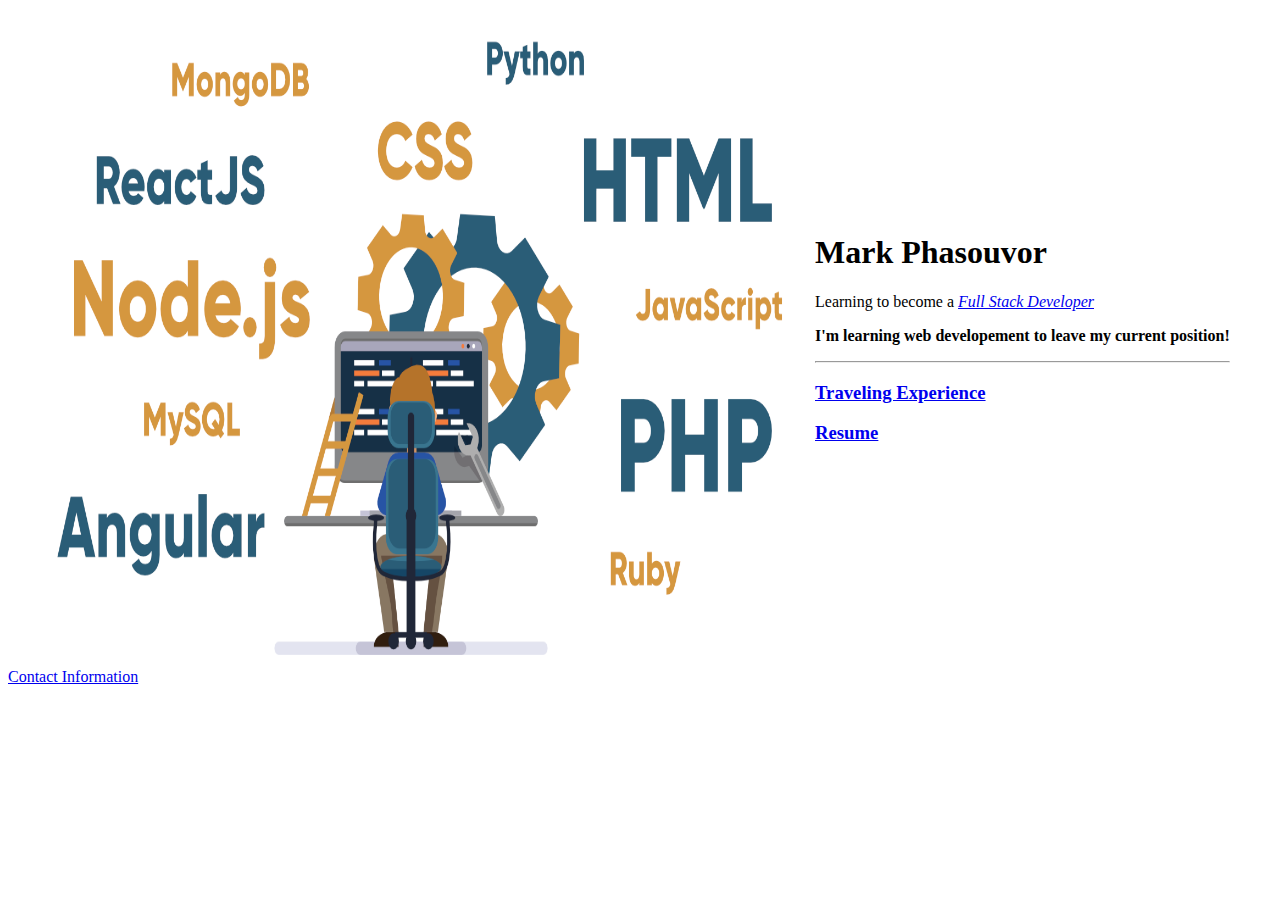
==== index.html @ ddb701d5 "Add initial cv website files" ====
<!DOCTYPE html>
<html>
<head>
  <meta charset="utf-8">
  <title>Mark's Personal Webpage</title>
</head>
<body>
<table>
  <tr>
    <td><img src="images/Full-Stack-Web-Developer.png" height="650" width="800" alt="Full Stack Developer Portrait"/></td>
    <td>  <h1>Mark Phasouvor</h1>
      <p>Learning to become a <em><a href="https://www.google.com">Full Stack Developer</a></em></p>
      <p>
        <strong>I'm learning web developement to leave my current position!</strong>
      </p>
    <hr>
    <h3><a href="pages/travel.html">Traveling Experience</a></h3>
    <h3><a href="pages/resume.html">Resume</a></h3></td>
  </tr>

</table>
<a href="pages/contact.html">Contact Information</a>
</body>

</html>
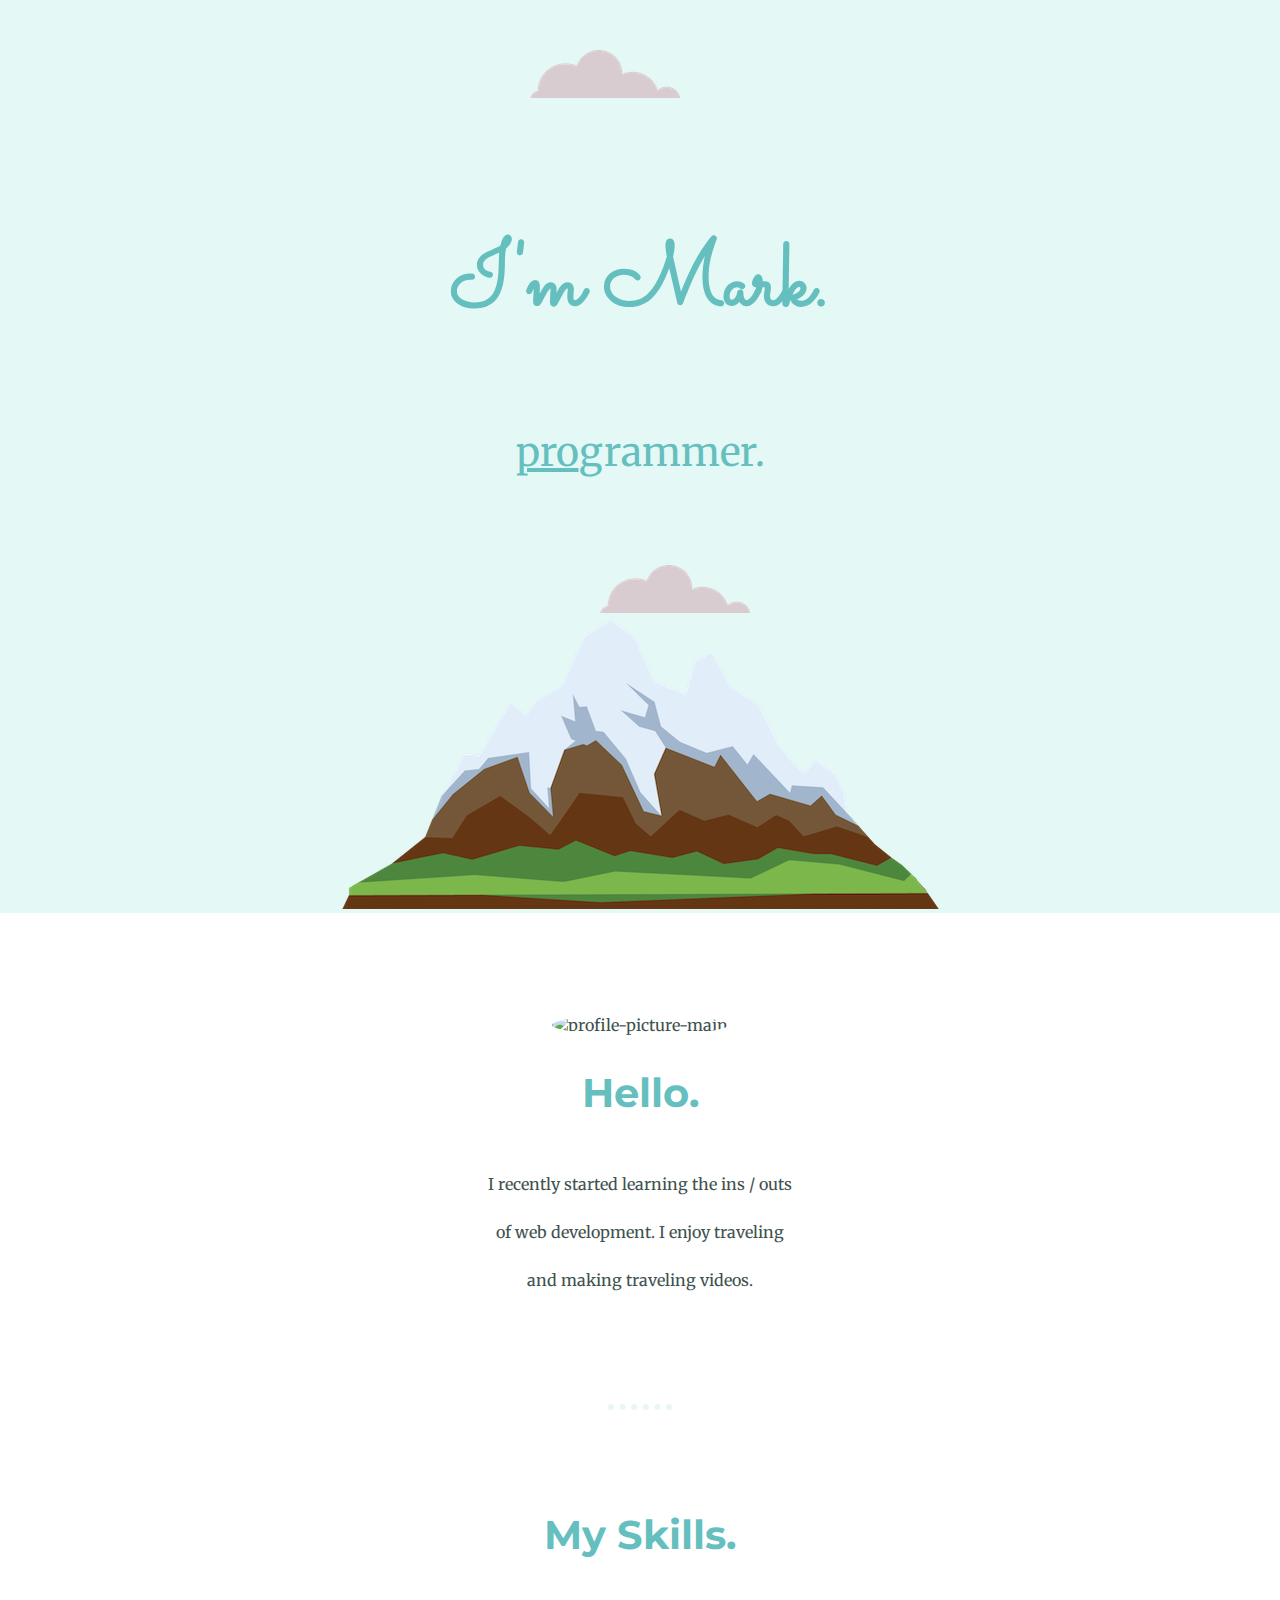
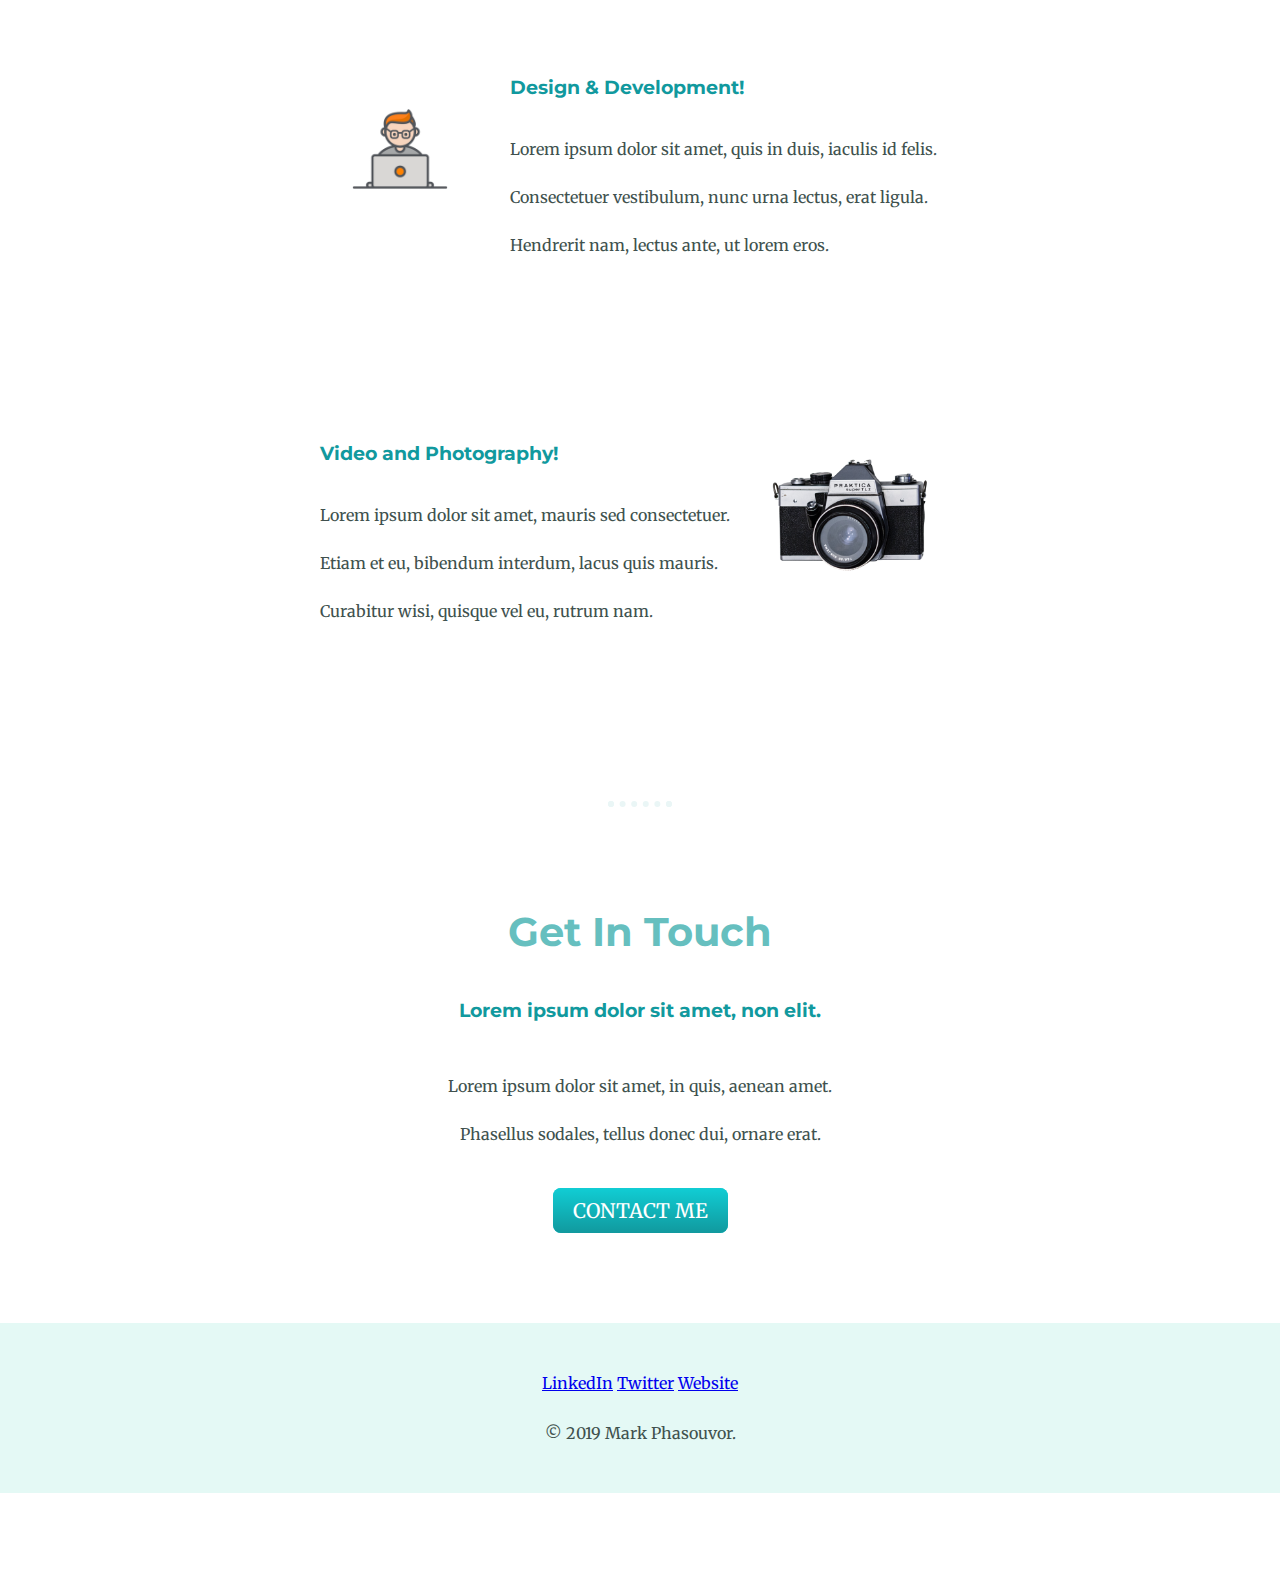
==== commit 73beac52: "new and improve cv website" ====
--- a/index.html
+++ b/index.html
@@ -1,25 +1,55 @@
 <!DOCTYPE html>
-<html>
-<head>
-  <meta charset="utf-8">
-  <title>Mark's Personal Webpage</title>
-</head>
-<body>
-<table>
-  <tr>
-    <td><img src="images/Full-Stack-Web-Developer.png" height="650" width="800" alt="Full Stack Developer Portrait"/></td>
-    <td>  <h1>Mark Phasouvor</h1>
-      <p>Learning to become a <em><a href="https://www.google.com">Full Stack Developer</a></em></p>
-      <p>
-        <strong>I'm learning web developement to leave my current position!</strong>
-      </p>
-    <hr>
-    <h3><a href="pages/travel.html">Traveling Experience</a></h3>
-    <h3><a href="pages/resume.html">Resume</a></h3></td>
-  </tr>
+<html lang="en" dir="ltr">
+  <head>
+    <meta charset="utf-8">
+    <title>Mark Phasouvor</title>
+    <link rel="stylesheet" href="css/styles.css">
+    <link rel="icon" href="favicon.ico">
+    <link href="https://fonts.googleapis.com/css?family=Merriweather|Montserrat|Sacramento&display=swap" rel="stylesheet">
+  </head>
+  <body>
 
-</table>
-<a href="pages/contact.html">Contact Information</a>
-</body>
+<div class="top-container">
+  <img class="top-cloud" src="images/cloud.png" alt="cloud-image-top">
+  <h1>I'm Mark.</h1>
+  <p class="programmer"><u>pro</u>grammer.</p>
+  <img class="bottom-cloud" src="images/cloud.png" alt="cloud-image-second-top">
+  <img src="images/mountain.png" alt="moundtain-image-top">
+</div>
 
+<div class="middle-container">
+  <div class="profile">
+    <img src="images/profile-image.png" class="avatar" alt="profile-picture-main">
+    <h2>Hello.</h2>
+    <p class = "intro">I recently started learning the ins / outs of web development. I enjoy traveling and making traveling videos.</p>
+  </div>
+  <hr>
+  <div class="skills">
+    <h2>My Skills.</h2>
+    <div class="skill-row">
+      <img class="skillimage1" src="images/csskill.png" alt="csskillimage">
+      <h3>Design & Development!</h3>
+      <p>Lorem ipsum dolor sit amet, quis in duis, iaculis id felis. Consectetuer vestibulum, nunc urna lectus, erat ligula. Hendrerit nam, lectus ante, ut lorem eros.</p>
+    </div>
+    <div class="skill-row">
+      <img class="skillcamera" src="images/camera.png" alt="camera-image">
+      <h3>Video and Photography!</h3>
+      <p>Lorem ipsum dolor sit amet, mauris sed consectetuer. Etiam et eu, bibendum interdum, lacus quis mauris. Curabitur wisi, quisque vel eu, rutrum nam.</p>
+    </div>
+  </div>
+  <hr>
+  <div class="contact-me">
+    <h2>Get In Touch</h2>
+    <h3>Lorem ipsum dolor sit amet, non elit.</h3>
+    <p class="contact-message">Lorem ipsum dolor sit amet, in quis, aenean amet. Phasellus sodales, tellus donec dui, ornare erat.</p>
+    <a class="butn" href="mailto:name@mark.phasouvor@live.com">CONTACT ME</a>
+  </div>
+
+  <div class="bottom-container">
+    <a class="footer-link" href=www.linkedin.com/in/mark-phasouvor-52398b62>LinkedIn</a>
+    <a class="footer-link" href="https://twitter.com/">Twitter</a>
+    <a class="footer-link" href="https://www.appbrewery.co/">Website</a>
+    <p>© 2019 Mark Phasouvor.</p>
+  </div>
+  </body>
 </html>
--- a/css/styles.css
+++ b/css/styles.css
@@ -0,0 +1,142 @@
+body {
+  color: #40514E;
+  margin: 0;
+  text-align: center;
+  font-family: 'Merriweather', serif;
+  font-size: 1em;
+}
+
+p {
+  line-height: 3;
+}
+
+hr {
+  border: dotted #EAF6F6 6px;
+  border-bottom: none;
+  width: 4%;
+  margin: 100px auto 100px auto;
+
+}
+
+h1 {
+  margin: 20px auto 0 auto;
+  font-family: 'Sacramento', cursive;
+  font-size: 562.5%;
+  color: #66BFBF;
+}
+
+h2 {
+  font-family: 'Montserrat', sans-serif;
+  font-size: 2.5rem;
+  font-weight: bold;
+  color: #66BFBF;
+  padding-bottom: 10px;
+}
+
+h3 {
+  font-family: 'Montserrat', sans-serif;
+    color: #11999E;;
+}
+
+.intro {
+  width: 25%;
+  margin: auto;
+}
+
+.top-container {
+  background-color: #E4F9F5;
+  position: relative;
+  padding-top: 200px;
+}
+
+.middle-container {
+  margin: 100px 0;
+}
+
+.bottom-container {
+  background-color: #E4F9F5;
+  margin: 100px 0;
+  padding: 50px 0 20px;
+
+}
+
+.programmer {
+  font-size: 2.5rem;
+  color: #66BFBF;
+  font-weight: normal;
+}
+
+.top-cloud {
+  position: absolute;
+  right: 600px;
+  top: 50px;
+}
+
+.bottom-cloud {
+  position:absolute;
+  left: 600px;
+  bottom: 300px;
+}
+
+.contact-me {
+  text-align: center;
+}
+
+.avatar {
+  vertical-align: middle;
+  width: 300px;
+  height: 300px;
+  border-radius: 50%;
+}
+
+.skill-row {
+  width: 50%;
+  margin: 100px auto 100px auto;
+  text-align: left;
+  line-height: 2;
+  padding-bottom: 50px;
+}
+
+.skillimage1 {
+  width: 25%;
+  float: left;
+  margin-right: 30px;
+}
+
+.skillcamera {
+  width: 25%;
+  float: right;
+  margin-right: 30px;
+}
+
+.contact-message {
+  width: 30%;
+  margin: 40px auto 40px auto;
+}
+
+.butn {
+  background: #11CDD4;
+  background-image: -webkit-linear-gradient(top, #11CDD4, #11999E);
+  background-image: -moz-linear-gradient(top, #11CDD4, #11999E);
+  background-image: -ms-linear-gradient(top, #11CDD4, #11999E);
+  background-image: -o-linear-gradient(top, #11CDD4, #11999E);
+  background-image: linear-gradient(to bottom, #11CDD4, #11999E);
+  -webkit-border-radius: 8;
+  -moz-border-radius: 8;
+  border-radius: 8px;
+  font-family: 'Merriweather', serif;
+  color: #ffffff;
+  font-size: 20px;
+  padding: 10px 20px 10px 20px;
+  text-decoration: none;
+}
+
+.butn:hover {
+  background: #30E3CB;
+  background-image: -webkit-linear-gradient(top, #30E3CB, #2BC48D);
+  background-image: -moz-linear-gradient(top, #30E3CB, #2BC48D);
+  background-image: -ms-linear-gradient(top, #30E3CB, #2BC48D);
+  background-image: -o-linear-gradient(top, #30E3CB, #2BC48D);
+  background-image: linear-gradient(to bottom, #30E3CB, #2BC48D);
+  text-decoration: none;
+}
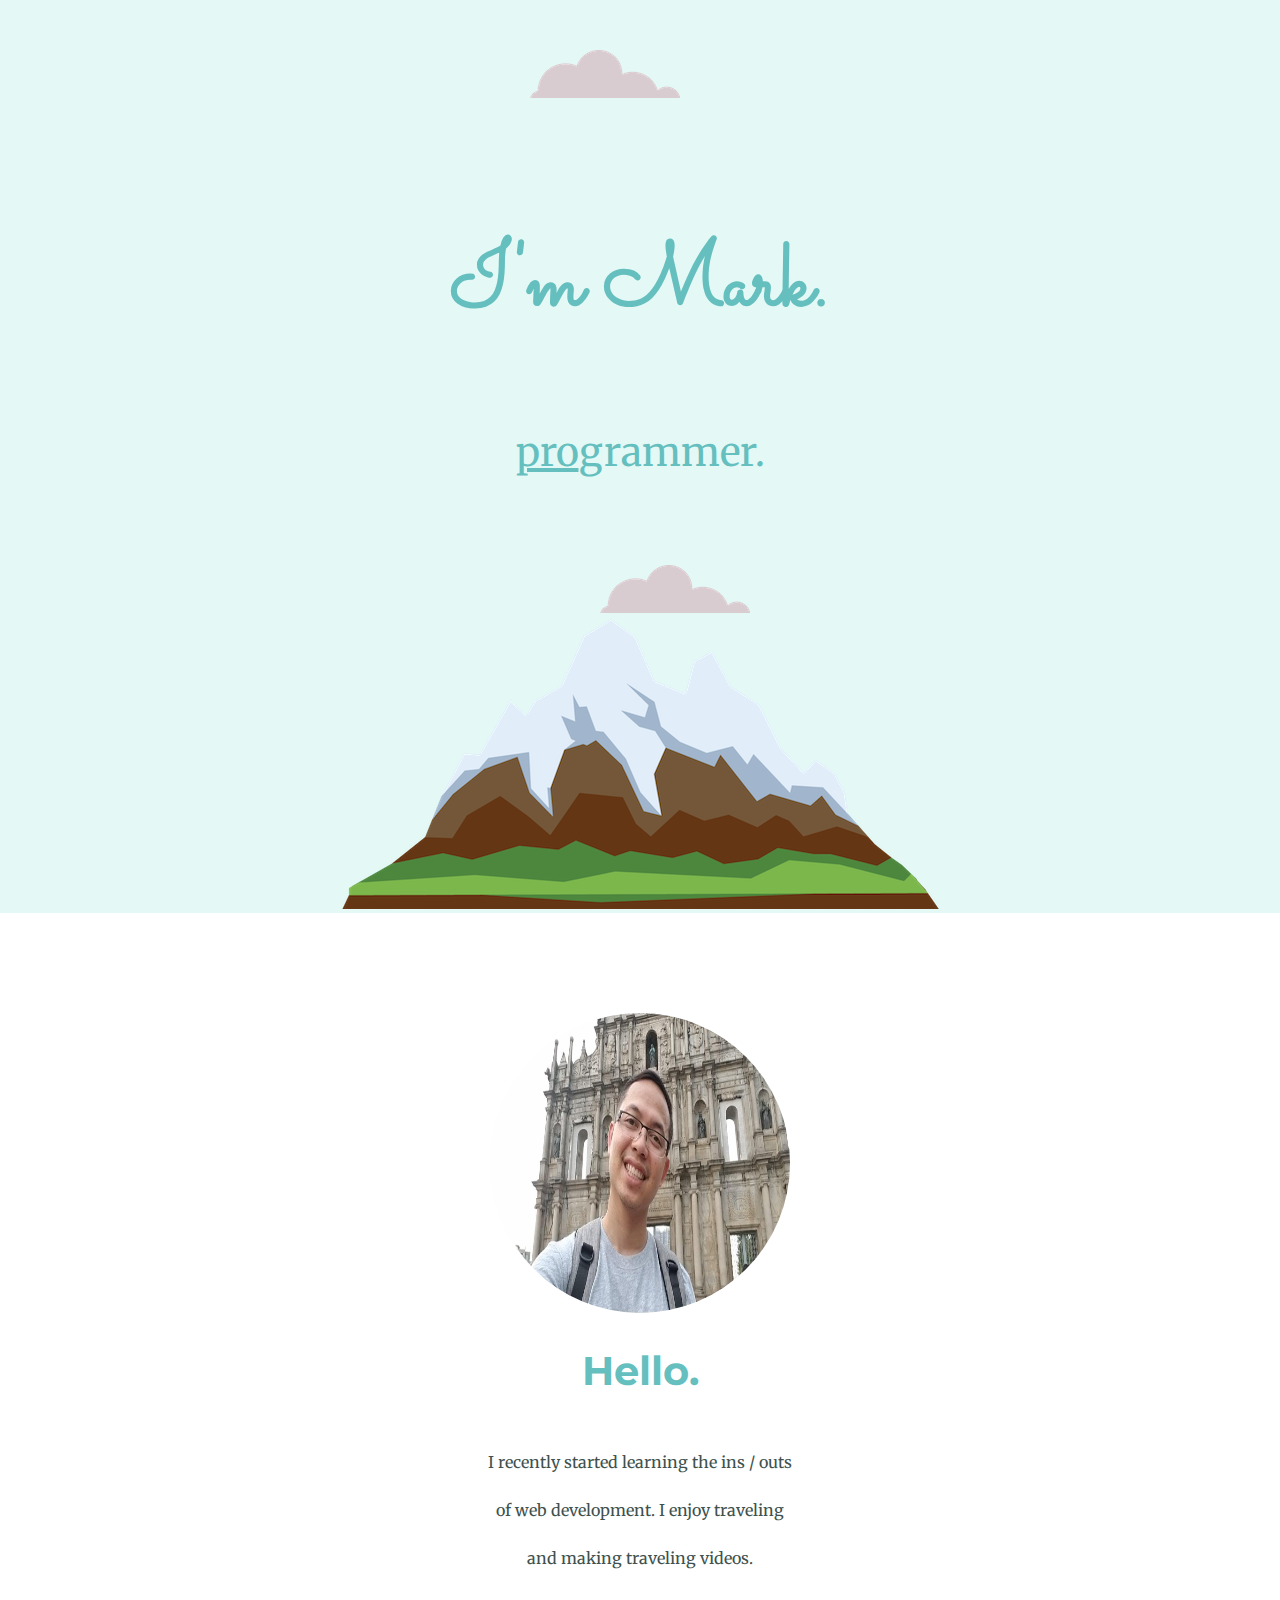
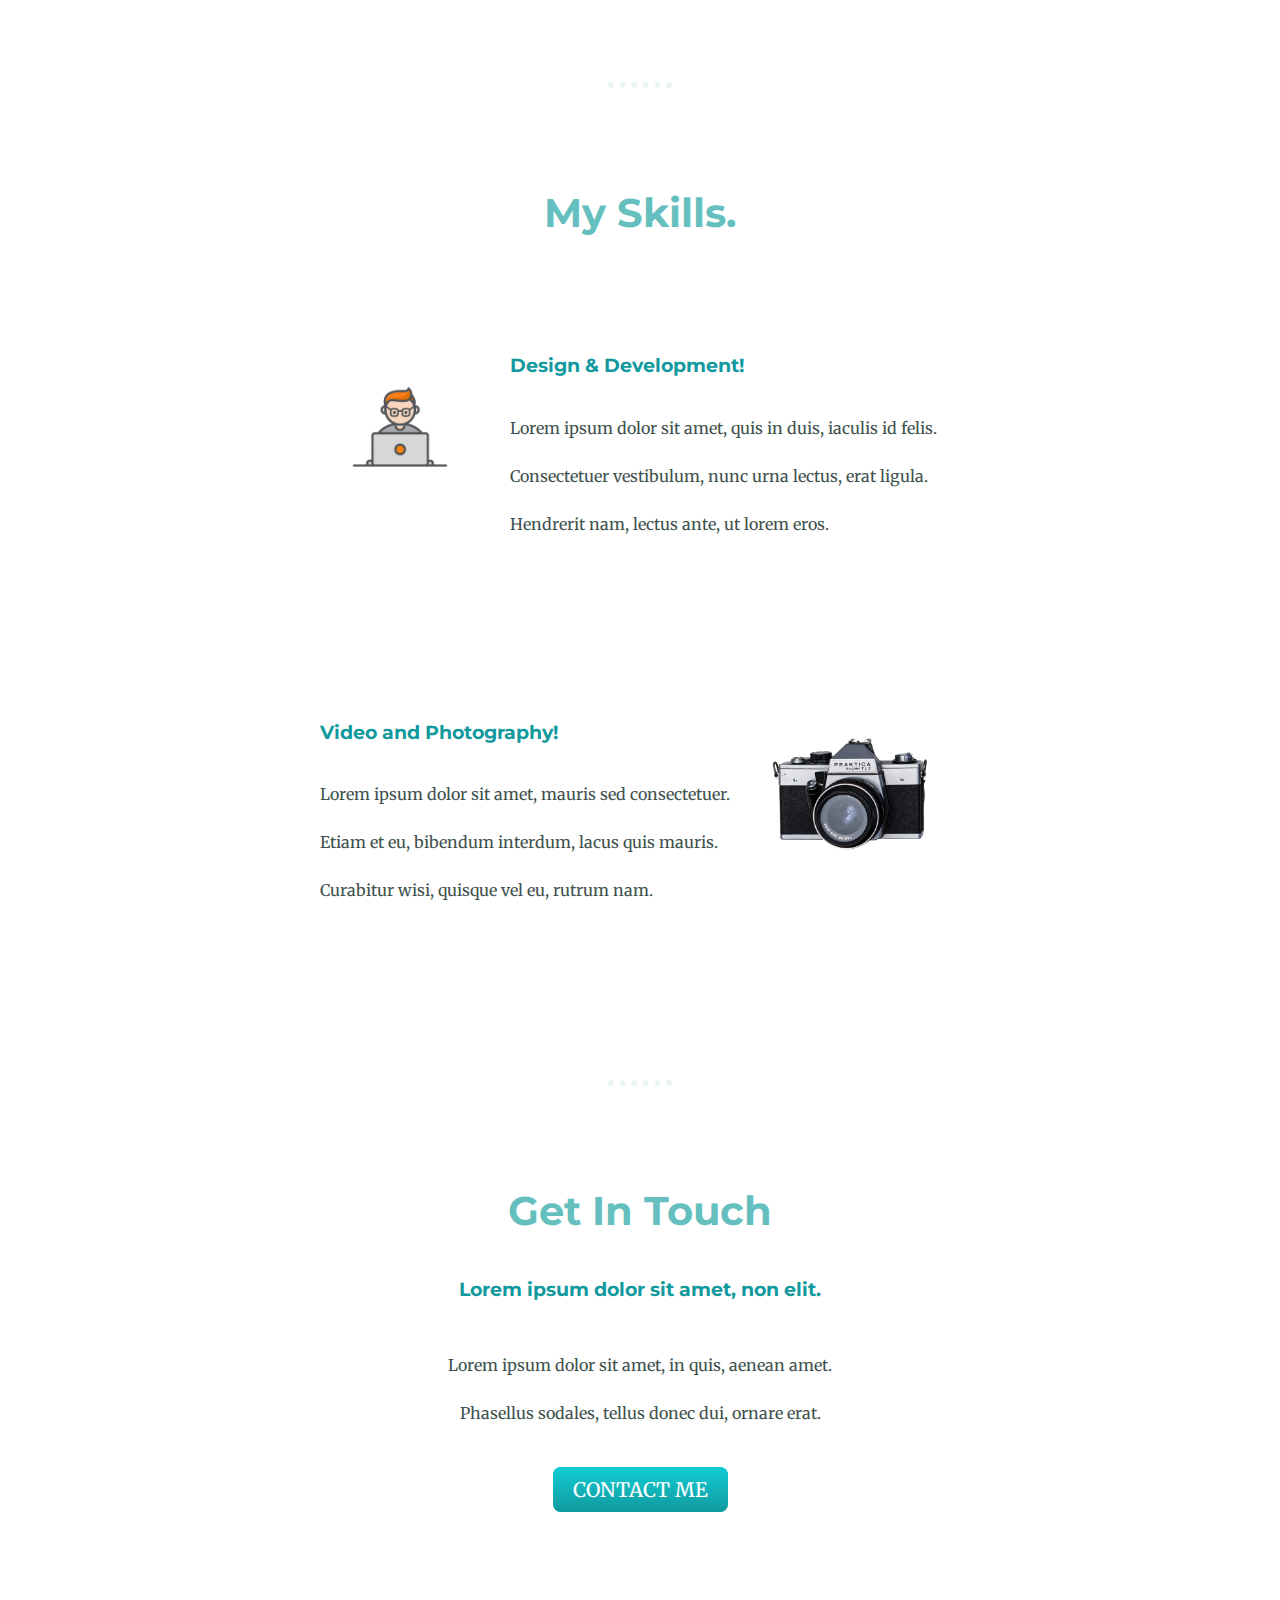
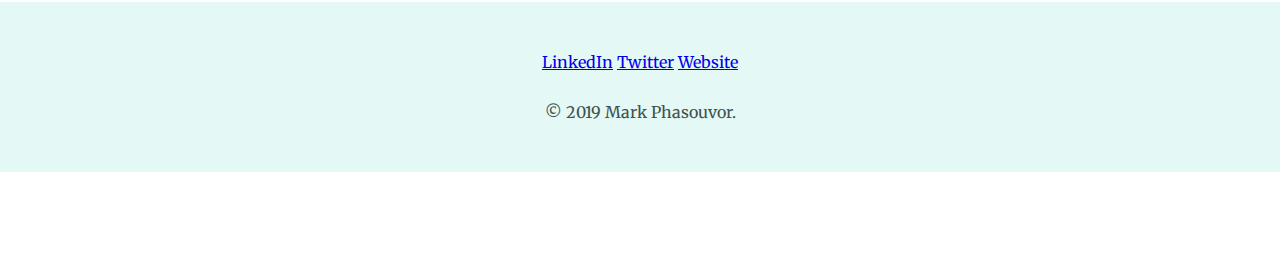
==== commit 56c2eea8: "Update index.html" ====
--- a/index.html
+++ b/index.html
@@ -19,7 +19,7 @@
 
 <div class="middle-container">
   <div class="profile">
-    <img src="images/profile-image.png" class="avatar" alt="profile-picture-main">
+    <img src="images/profile-image.PNG" class="avatar" alt="profile-picture-main">
     <h2>Hello.</h2>
     <p class = "intro">I recently started learning the ins / outs of web development. I enjoy traveling and making traveling videos.</p>
   </div>
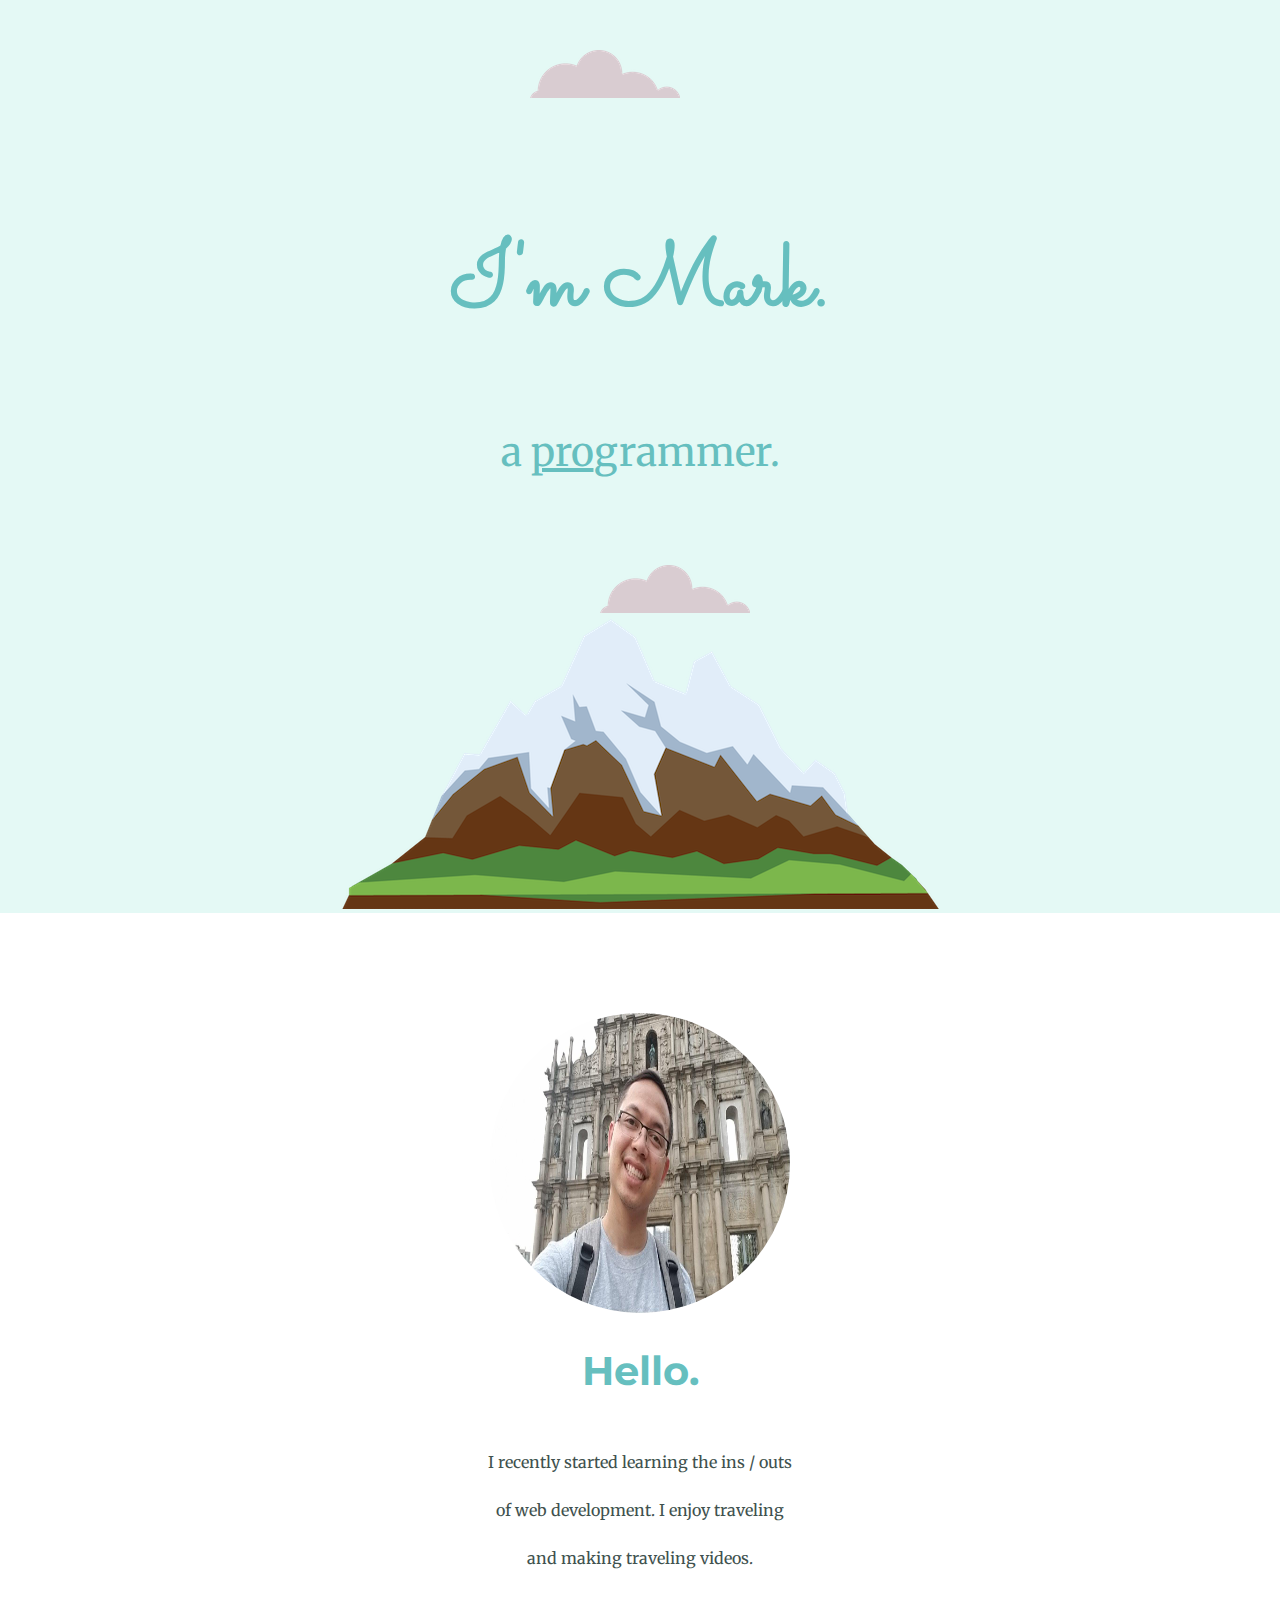
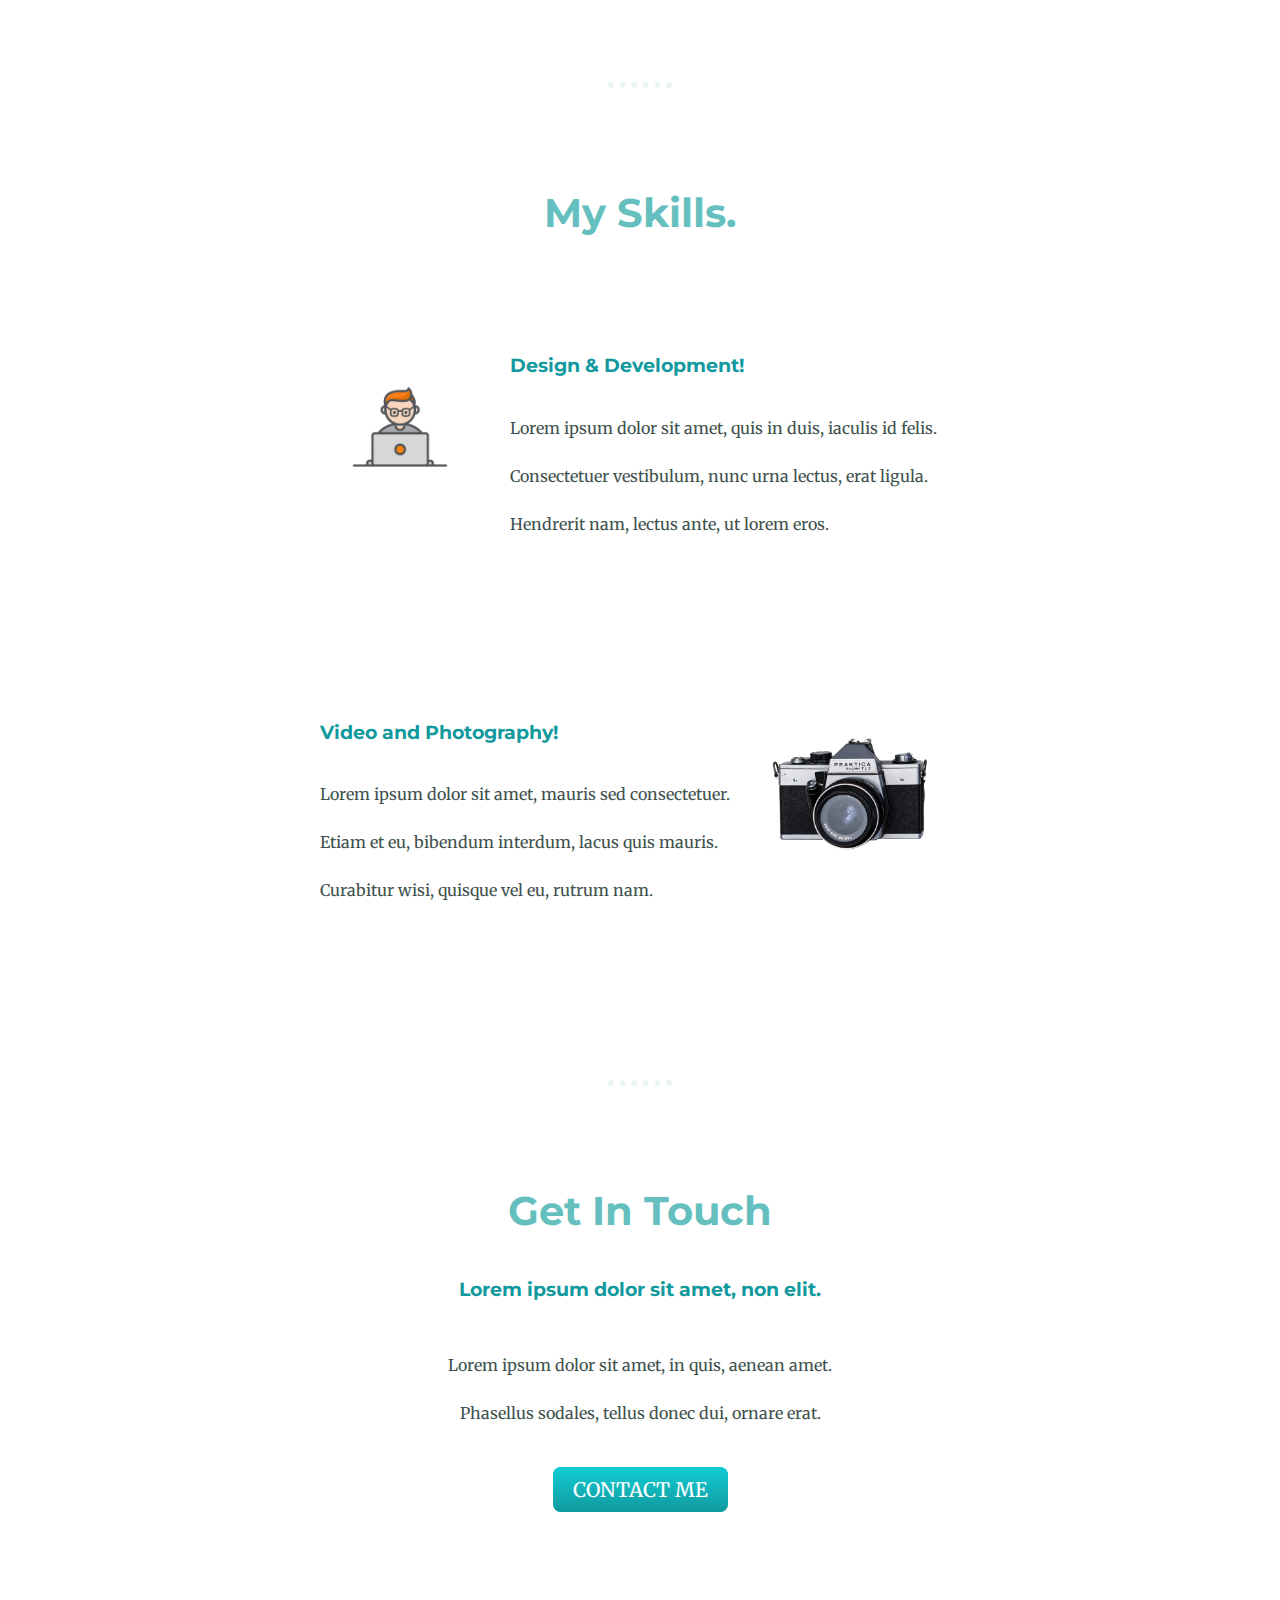
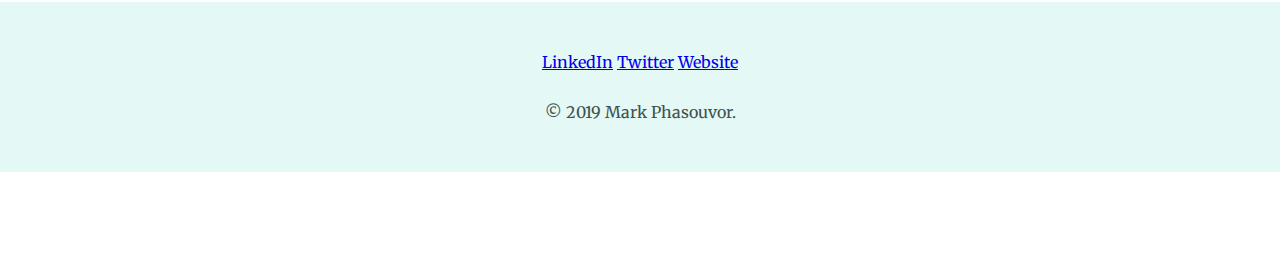
==== commit 2428d80f: "Update index.html" ====
--- a/index.html
+++ b/index.html
@@ -12,7 +12,7 @@
 <div class="top-container">
   <img class="top-cloud" src="images/cloud.png" alt="cloud-image-top">
   <h1>I'm Mark.</h1>
-  <p class="programmer"><u>pro</u>grammer.</p>
+  <p class="programmer">a <u>pro</u>grammer.</p>
   <img class="bottom-cloud" src="images/cloud.png" alt="cloud-image-second-top">
   <img src="images/mountain.png" alt="moundtain-image-top">
 </div>
